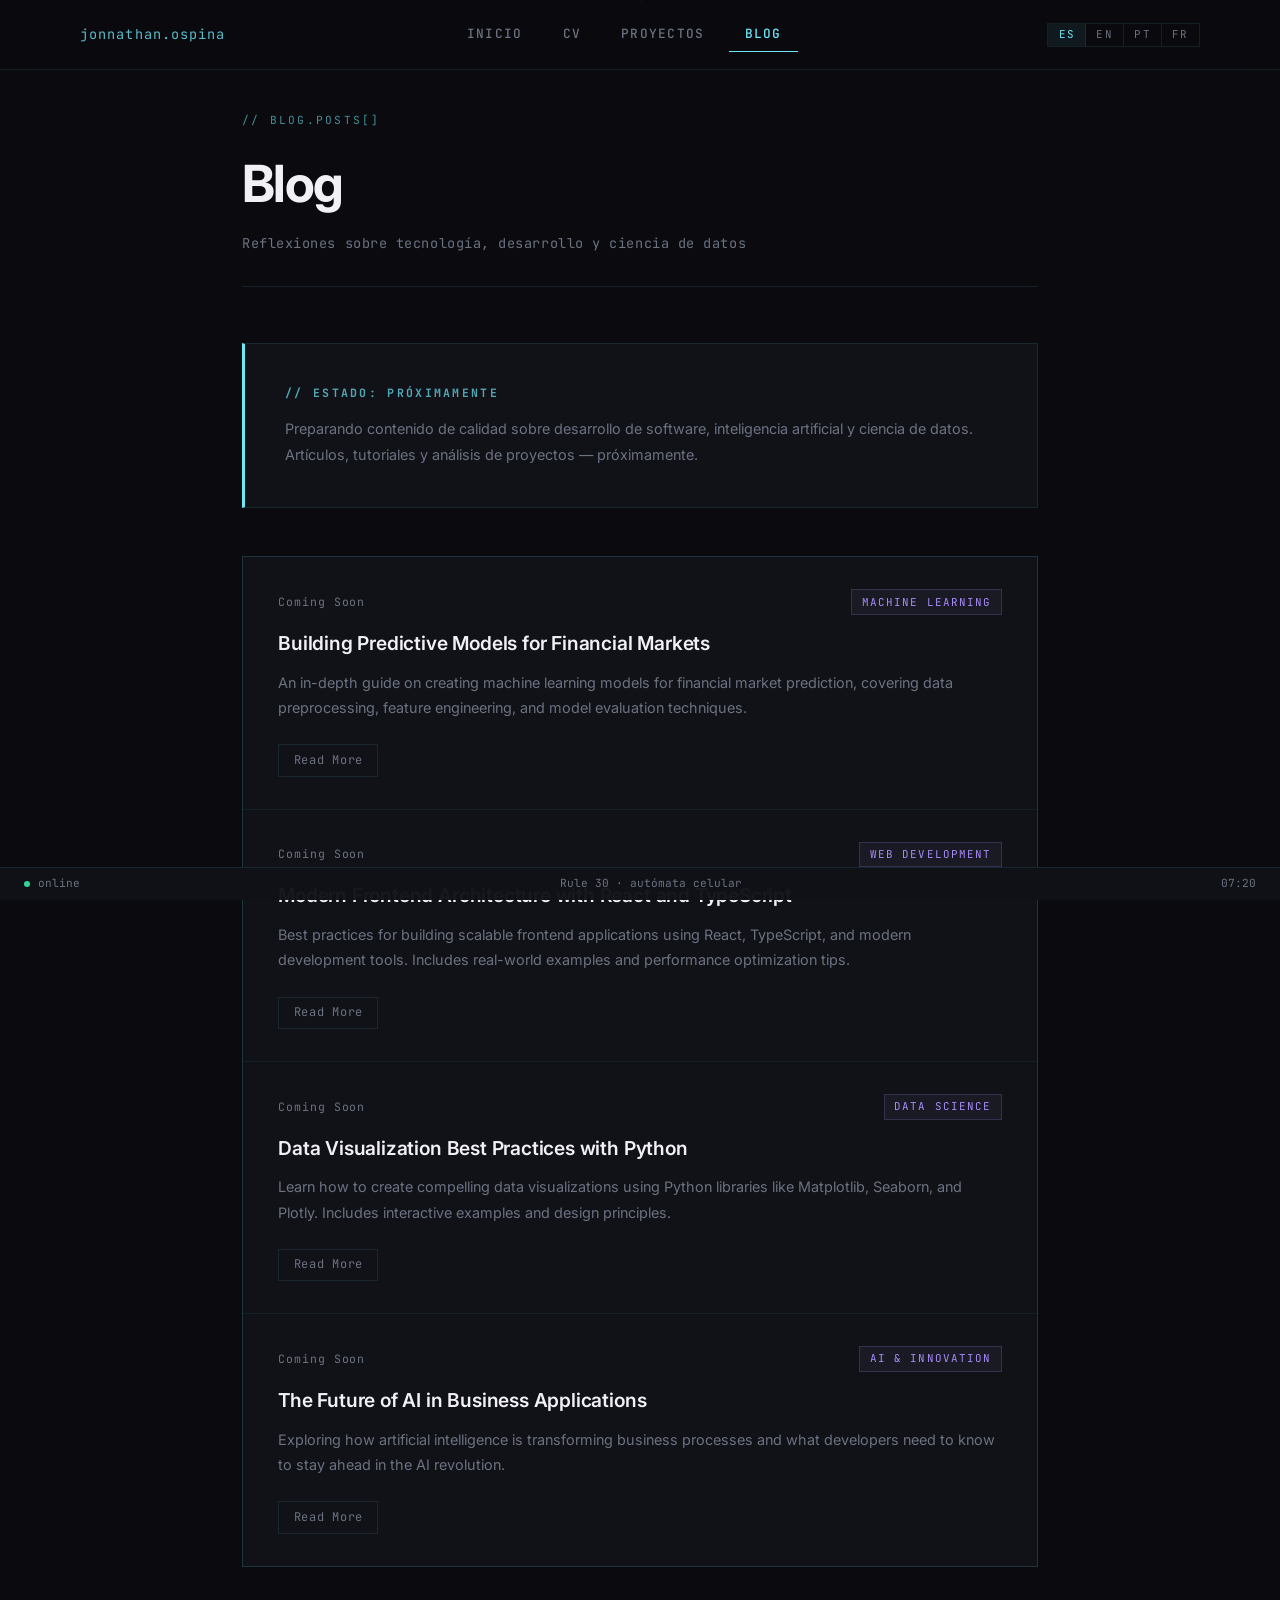
==== pages/blog.html @ d146667d "Anade SEO, JSON-LD, Open Graph, sitemap y enlaces sociales - Meta description, canonical y Open Grap" ====
<!DOCTYPE html>
<html lang="es">
<head>
    <meta charset="UTF-8">
    <meta name="viewport" content="width=device-width, initial-scale=1.0">
    <title>Blog — Jonnathan Ospina · IA y Ciencia de Datos</title>
    <meta name="description" content="Artículos sobre inteligencia artificial, LLMs, agentes y ciencia de datos, escritos desde proyectos reales.">
    <meta name="author" content="Jonnathan Ospina Montalvo">
    <meta name="theme-color" content="#0a0a0f">
    <link rel="canonical" href="https://www.jonnathanospina.com/pages/blog.html">
    <meta property="og:type" content="website">
    <meta property="og:url" content="https://www.jonnathanospina.com/pages/blog.html">
    <meta property="og:title" content="Blog — Jonnathan Ospina · IA y Ciencia de Datos">
    <meta property="og:description" content="Artículos sobre inteligencia artificial, LLMs, agentes y ciencia de datos, escritos desde proyectos reales.">
    <meta property="og:image" content="https://www.jonnathanospina.com/assets/og-image.png">
    <meta property="og:locale" content="es_ES">
    <meta name="twitter:card" content="summary_large_image">
    <link href="https://fonts.googleapis.com/css2?family=Inter:wght@300;400;500;600;700&family=JetBrains+Mono:wght@300;400&display=swap" rel="stylesheet">
    <link rel="stylesheet" href="../CSS/design-system.css">
    <style>
        /* ── MAIN CONTAINER ── */
        .main-container {
            max-width: 860px;
            margin: 0 auto;
            padding: 7rem 2rem 5rem;
            position: relative;
            z-index: 10;
        }

        /* ── COMING SOON BANNER ── */
        .coming-soon {
            padding: 2.5rem;
            background: var(--surface);
            border: 1px solid var(--border);
            margin-bottom: 3rem;
            border-left: 3px solid var(--accent);
        }
        .coming-soon h2 {
            font-family: 'JetBrains Mono', monospace;
            font-size: 0.72rem;
            color: var(--accent);
            letter-spacing: 0.2em;
            text-transform: uppercase;
            opacity: 0.7;
            margin-bottom: 0.8rem;
        }
        .coming-soon p { color: var(--muted); font-size: 0.9rem; line-height: 1.8; }

        /* ── BLOG POSTS ── */
        .blog-posts {
            display: flex;
            flex-direction: column;
            gap: 1px;
            background: var(--border);
            border: 1px solid var(--border);
        }

        .blog-post {
            background: var(--surface);
            padding: 2rem 2.2rem;
            transition: background 0.25s;
        }

        .blog-post:hover { background: var(--elevated); }

        .post-meta {
            display: flex;
            justify-content: space-between;
            align-items: center;
            margin-bottom: 1rem;
            flex-wrap: wrap;
            gap: 0.5rem;
        }
        .post-date {
            font-family: 'JetBrains Mono', monospace;
            font-size: 0.72rem;
            color: var(--muted);
            letter-spacing: 0.08em;
        }
        .post-category {
            font-family: 'JetBrains Mono', monospace;
            font-size: 0.68rem;
            color: var(--accent2);
            letter-spacing: 0.1em;
            text-transform: uppercase;
            background: var(--elevated);
            border: 1px solid rgba(167, 139, 250, 0.2);
            padding: 0.2rem 0.6rem;
        }
        .post-title {
            font-size: 1.2rem;
            font-weight: 600;
            color: var(--text);
            margin-bottom: 0.8rem;
            letter-spacing: -0.01em;
            line-height: 1.35;
        }
        .post-excerpt {
            color: var(--muted);
            font-size: 0.9rem;
            line-height: 1.75;
            margin-bottom: 1.5rem;
        }
        .read-more {
            font-family: 'JetBrains Mono', monospace;
            font-size: 0.75rem;
            color: var(--muted);
            text-decoration: none;
            border: 1px solid var(--border);
            padding: 0.35rem 0.9rem;
            display: inline-block;
            transition: all 0.2s;
            background: transparent;
            letter-spacing: 0.06em;
        }
        .read-more:hover { color: var(--accent); border-color: rgba(110, 231, 247, 0.3); }

        @media (max-width: 768px) {
            .main-container { padding: 6rem 1.2rem 4rem; }
            .post-title { font-size: 1.05rem; }
            .post-meta { flex-direction: column; align-items: flex-start; }
        }
    </style>
</head>
<body>
    <canvas id="bg-canvas"></canvas>

    <!-- Navigation -->
    <header class="nav-container">
        <nav class="navbar">
            <a href="../index.html" class="nav-logo">jonnathan.ospina</a>
            <div class="nav-links">
                <a href="../index.html" class="nav-btn" data-i18n="nav.home">Inicio</a>
                <a href="cv.html" class="nav-btn" data-i18n="nav.cv">CV</a>
                <a href="projects.html" class="nav-btn" data-i18n="nav.projects">Proyectos</a>
                <a href="blog.html" class="nav-btn active" data-i18n="nav.blog">Blog</a>
            </div>
        </nav>
    </header>

    <main class="main-container">
        <div class="page-header">
            <div class="page-header-label" data-i18n="blog.label">// blog.posts[]</div>
            <h1 data-i18n="blog.title">Blog</h1>
            <p class="subtitle" data-i18n="blog.subtitle">Thoughts on technology, development, and data science</p>
        </div>

        <div class="coming-soon">
            <h2 data-i18n="blog.soon.label">// status: incoming</h2>
            <p data-i18n="blog.soon.text">Working on quality content about software development, artificial intelligence, and data science. Articles, tutorials, and project breakdowns — coming soon.</p>
        </div>

        <div class="blog-posts">
            <article class="blog-post">
                <div class="post-meta">
                    <span class="post-date">Coming Soon</span>
                    <span class="post-category">Machine Learning</span>
                </div>
                <h2 class="post-title">Building Predictive Models for Financial Markets</h2>
                <p class="post-excerpt">An in-depth guide on creating machine learning models for financial market prediction, covering data preprocessing, feature engineering, and model evaluation techniques.</p>
                <a href="#" class="read-more">Read More</a>
            </article>

            <article class="blog-post">
                <div class="post-meta">
                    <span class="post-date">Coming Soon</span>
                    <span class="post-category">Web Development</span>
                </div>
                <h2 class="post-title">Modern Frontend Architecture with React and TypeScript</h2>
                <p class="post-excerpt">Best practices for building scalable frontend applications using React, TypeScript, and modern development tools. Includes real-world examples and performance optimization tips.</p>
                <a href="#" class="read-more">Read More</a>
            </article>

            <article class="blog-post">
                <div class="post-meta">
                    <span class="post-date">Coming Soon</span>
                    <span class="post-category">Data Science</span>
                </div>
                <h2 class="post-title">Data Visualization Best Practices with Python</h2>
                <p class="post-excerpt">Learn how to create compelling data visualizations using Python libraries like Matplotlib, Seaborn, and Plotly. Includes interactive examples and design principles.</p>
                <a href="#" class="read-more">Read More</a>
            </article>

            <article class="blog-post">
                <div class="post-meta">
                    <span class="post-date">Coming Soon</span>
                    <span class="post-category">AI & Innovation</span>
                </div>
                <h2 class="post-title">The Future of AI in Business Applications</h2>
                <p class="post-excerpt">Exploring how artificial intelligence is transforming business processes and what developers need to know to stay ahead in the AI revolution.</p>
                <a href="#" class="read-more">Read More</a>
            </article>
        </div>
    </main>

    <!-- Status Bar -->
    <div class="status-bar">
        <div class="status-item">
            <div class="status-dot"></div>
            <span>online</span>
        </div>
        <div class="status-item">
            <span>Rule 30 · autómata celular</span>
        </div>
        <div class="status-item">
            <span id="current-time"></span>
        </div>
    </div>

    <!-- Analytics: crea la cuenta en https://www.goatcounter.com con el código "jonnathanospina" y descomenta -->
    <!-- <script data-goatcounter="https://jonnathanospina.goatcounter.com/count" async src="//gc.zgo.at/count.js"></script> -->
    <script src="../JS/i18n.js"></script>
    <script>
    /* ── Autómata Rule 30 (fondo sutil) ── */
    (function(){
        const canvas=document.getElementById('bg-canvas');
        const ctx=canvas.getContext('2d');
        let W,H,cols,rows,grid=[],row=0;
        const CELL=5,RULE=30;
        function result(l,c,r){return(RULE>>((l<<2)|(c<<1)|r))&1;}
        function init(){
            canvas.width=window.innerWidth;canvas.height=window.innerHeight;
            W=canvas.width;H=canvas.height;
            cols=Math.floor(W/CELL);rows=Math.floor(H/CELL);
            ctx.fillStyle='#0a0a0f';ctx.fillRect(0,0,W,H);
            grid=new Array(cols).fill(0);grid[Math.floor(cols/2)]=1;row=0;
        }
        function step(){
            if(row>=rows){ctx.fillStyle='rgba(10,10,15,0.06)';ctx.fillRect(0,0,W,H);grid=new Array(cols).fill(0);grid[Math.floor(cols/2)]=1;row=0;return;}
            const next=new Array(cols).fill(0);
            const y=row*CELL;
            for(let i=0;i<cols;i++){
                const l=grid[(i-1+cols)%cols],c=grid[i],r=grid[(i+1)%cols];
                next[i]=result(l,c,r);
                if(grid[i]===1){
                    const p=row/rows;
                    const rv=Math.round(110+(167-110)*p),gv=Math.round(231+(139-231)*p);
                    ctx.fillStyle=`rgba(${rv},${gv},247,0.18)`;
                    ctx.fillRect(i*CELL,y,CELL-0.5,CELL-0.5);
                }
            }
            grid=next;row++;
        }
        let last=0;
        function frame(ts){if(ts-last>22){step();last=ts;}requestAnimationFrame(frame);}
        window.addEventListener('resize',init);init();requestAnimationFrame(frame);
    })();
    function updateTime(){const el=document.getElementById('current-time');if(el)el.textContent=new Date().toLocaleTimeString('es-ES',{hour12:false,hour:'2-digit',minute:'2-digit'});}
    updateTime();setInterval(updateTime,60000);
    </script>
</body>
</html>
---- CSS/design-system.css ----
/* ═══════════════════════════════════════════════════════════════════
   DESIGN SYSTEM — Jonnathan Ospina Portfolio
   Single source of truth for all shared styles across pages.
   Page-specific rules live in each HTML file's <style> block.
   ═══════════════════════════════════════════════════════════════════ */

/* ── TOKENS ── */
:root {
    --bg:       #0a0a0f;
    --surface:  #111118;
    --elevated: #1a1a24;
    --accent:   #6ee7f7;
    --accent2:  #a78bfa;
    --text:     #f0f0f5;
    --muted:    #6b7280;
    --border:   rgba(110, 231, 247, 0.1);
}

/* ── RESET ── */
*, *::before, *::after {
    margin: 0;
    padding: 0;
    box-sizing: border-box;
}

/* ── BASE ── */
body {
    font-family: 'Inter', sans-serif;
    background: var(--bg);
    color: var(--text);
    overflow-x: hidden;
    line-height: 1.6;
}

/* ── BACKGROUND CANVAS (shared by subpages) ── */
#bg-canvas {
    position: fixed;
    inset: 0;
    width: 100%;
    height: 100%;
    z-index: 0;
    pointer-events: none;
}

/* ── NAVIGATION ── */
.nav-container {
    position: fixed;
    top: 0; left: 0; right: 0;
    z-index: 200;
    background: rgba(10, 10, 15, 0.85);
    backdrop-filter: blur(16px);
    border-bottom: 1px solid var(--border);
}

.navbar {
    display: flex;
    justify-content: space-between;
    align-items: center;
    padding: 1.1rem 2.5rem;
    max-width: 1200px;
    margin: 0 auto;
}

.nav-logo {
    font-family: 'JetBrains Mono', monospace;
    font-size: 0.85rem;
    color: var(--accent);
    letter-spacing: 0.08em;
    text-decoration: none;
    opacity: 0.8;
}

.nav-links {
    display: flex;
    gap: 0.5rem;
}

.nav-btn {
    background: transparent;
    border: none;
    border-bottom: 1px solid transparent;
    color: var(--muted);
    padding: 0.4rem 1rem;
    text-decoration: none;
    font-size: 0.8rem;
    font-weight: 500;
    font-family: 'JetBrains Mono', monospace;
    letter-spacing: 0.1em;
    text-transform: uppercase;
    transition: all 0.2s ease;
}

.nav-btn:hover {
    color: var(--text);
    border-bottom-color: var(--accent);
}

.nav-btn.active {
    color: var(--accent);
    border-bottom-color: var(--accent);
}

/* ── LANG SWITCHER ── */
.lang-switcher {
    display: flex;
    gap: 0;
    margin-left: 1.5rem;
    border: 1px solid var(--border);
}

.lang-btn {
    background: transparent;
    border: none;
    border-right: 1px solid var(--border);
    color: var(--muted);
    padding: 0.35rem 0.65rem;
    font-size: 0.68rem;
    font-family: 'JetBrains Mono', monospace;
    letter-spacing: 0.1em;
    cursor: pointer;
    transition: color 0.2s, background 0.2s;
    line-height: 1;
}

.lang-btn:last-child { border-right: none; }

.lang-btn:hover { color: var(--text); background: var(--surface); }

.lang-btn.active {
    color: var(--accent);
    background: rgba(110, 231, 247, 0.07);
}

/* ── BUTTONS ── */
.btn-primary {
    padding: 0.75rem 2rem;
    background: transparent;
    border: 1px solid var(--accent);
    color: var(--accent);
    font-family: 'JetBrains Mono', monospace;
    font-size: 0.78rem;
    letter-spacing: 0.12em;
    text-transform: uppercase;
    text-decoration: none;
    transition: all 0.25s ease;
    display: inline-block;
}

.btn-primary:hover {
    background: rgba(110, 231, 247, 0.08);
    box-shadow: 0 0 28px rgba(110, 231, 247, 0.15);
}

.btn-ghost {
    padding: 0.75rem 2rem;
    background: transparent;
    border: 1px solid var(--border);
    color: var(--muted);
    font-family: 'JetBrains Mono', monospace;
    font-size: 0.78rem;
    letter-spacing: 0.12em;
    text-transform: uppercase;
    text-decoration: none;
    transition: all 0.25s ease;
    display: inline-block;
}

.btn-ghost:hover {
    border-color: var(--muted);
    color: var(--text);
}

/* ── PAGE HEADER (subpages) ── */
.page-header {
    margin-bottom: 3.5rem;
    padding-bottom: 2rem;
    border-bottom: 1px solid var(--border);
}

.page-header-label {
    font-family: 'JetBrains Mono', monospace;
    font-size: 0.7rem;
    color: var(--accent);
    letter-spacing: 0.2em;
    text-transform: uppercase;
    opacity: 0.6;
    margin-bottom: 0.8rem;
}

.page-header h1 {
    font-size: clamp(2rem, 5vw, 3.2rem);
    font-weight: 700;
    letter-spacing: -0.03em;
    color: var(--text);
    margin-bottom: 0.5rem;
}

.page-header .subtitle {
    font-family: 'JetBrains Mono', monospace;
    font-size: 0.85rem;
    color: var(--muted);
    letter-spacing: 0.04em;
}

/* ── STATUS BAR ── */
.status-bar {
    position: fixed;
    bottom: 0; left: 0; right: 0;
    background: rgba(17, 17, 24, 0.97);
    border-top: 1px solid var(--border);
    padding: 0.45rem 1.5rem;
    font-size: 0.7rem;
    font-family: 'JetBrains Mono', monospace;
    z-index: 1000;
    display: flex;
    justify-content: space-between;
    align-items: center;
    color: var(--muted);
}

.status-item {
    display: flex;
    align-items: center;
    gap: 0.5rem;
}

.status-dot {
    width: 6px;
    height: 6px;
    background: #34d399;
    border-radius: 50%;
    animation: pulse 2.5s infinite;
}

@keyframes pulse {
    0%, 100% { opacity: 1; transform: scale(1); }
    50%       { opacity: 0.5; transform: scale(1.3); }
}

/* ── FOOTER ── */
.footer {
    background: var(--surface);
    border-top: 1px solid var(--border);
    text-align: center;
    padding: 2.5rem 2rem 4rem;
    color: var(--muted);
    position: relative;
    z-index: 10;
}

.footer a {
    color: var(--text);
    text-decoration: none;
    transition: color 0.2s;
}

.footer a:hover { color: var(--accent); }

.footer-mono {
    font-family: 'JetBrains Mono', monospace;
    font-size: 0.75rem;
    margin-top: 0.8rem;
    opacity: 0.4;
    letter-spacing: 0.06em;
}

/* ── CARD ACCENT BAR (shared hover effect) ── */
.skill-card,
.experience-item,
.education-item,
.project-card,
.blog-post {
    position: relative;
    overflow: hidden;
}

.skill-card::before,
.experience-item::before,
.education-item::before,
.project-card::before,
.blog-post::before {
    content: '';
    position: absolute;
    top: 0; left: 0;
    width: 3px;
    height: 0;
    transition: height 0.3s ease;
}

.skill-card::before   { background: var(--accent); }
.experience-item::before,
.education-item::before { background: var(--accent); }
.project-card::before { background: var(--accent2); }
.blog-post::before    { background: var(--accent2); }

.skill-card:hover::before,
.experience-item:hover::before,
.education-item:hover::before,
.project-card:hover::before,
.blog-post:hover::before { height: 100%; }

/* ── RESPONSIVE ── */
@media (max-width: 768px) {
    .navbar { padding: 1rem 1.5rem; }
    .nav-logo { display: none; }
}
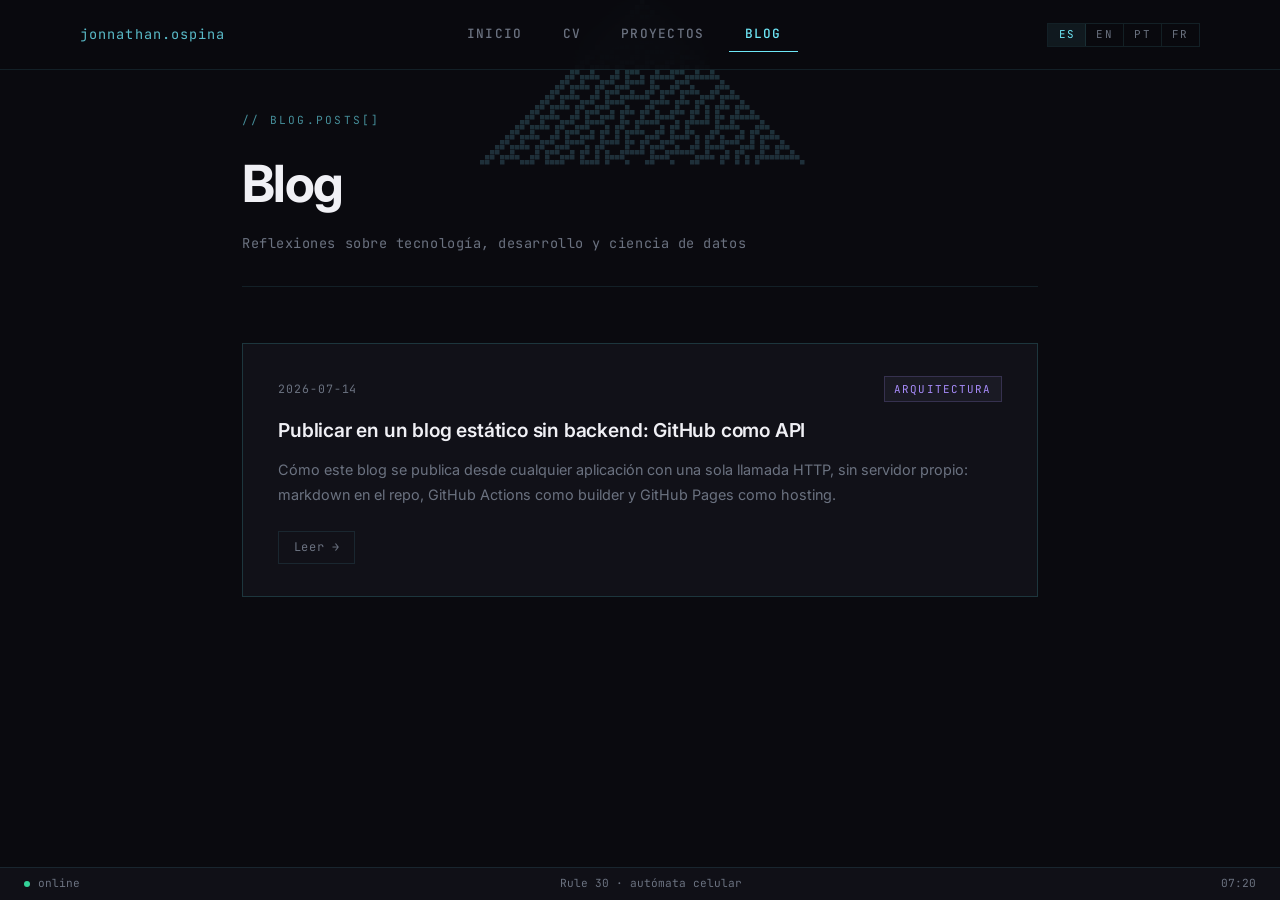
==== commit 7ae61f87: "Blog como pipeline estatico y CV PDF autogenerado - blog/posts/*.md -> HTML via scripts/build_blog.p" ====
--- a/pages/blog.html
+++ b/pages/blog.html
@@ -145,51 +145,18 @@
             <p class="subtitle" data-i18n="blog.subtitle">Thoughts on technology, development, and data science</p>
         </div>
 
-        <div class="coming-soon">
-            <h2 data-i18n="blog.soon.label">// status: incoming</h2>
-            <p data-i18n="blog.soon.text">Working on quality content about software development, artificial intelligence, and data science. Articles, tutorials, and project breakdowns — coming soon.</p>
-        </div>
-
         <div class="blog-posts">
+            <!-- POSTS:START -->
             <article class="blog-post">
                 <div class="post-meta">
-                    <span class="post-date">Coming Soon</span>
-                    <span class="post-category">Machine Learning</span>
+                    <span class="post-date">2026-07-14</span>
+                    <span class="post-category">Arquitectura</span>
                 </div>
-                <h2 class="post-title">Building Predictive Models for Financial Markets</h2>
-                <p class="post-excerpt">An in-depth guide on creating machine learning models for financial market prediction, covering data preprocessing, feature engineering, and model evaluation techniques.</p>
-                <a href="#" class="read-more">Read More</a>
+                <h2 class="post-title">Publicar en un blog estático sin backend: GitHub como API</h2>
+                <p class="post-excerpt">Cómo este blog se publica desde cualquier aplicación con una sola llamada HTTP, sin servidor propio: markdown en el repo, GitHub Actions como builder y GitHub Pages como hosting.</p>
+                <a href="blog/publicar-sin-backend.html" class="read-more">Leer &rarr;</a>
             </article>
-
-            <article class="blog-post">
-                <div class="post-meta">
-                    <span class="post-date">Coming Soon</span>
-                    <span class="post-category">Web Development</span>
-                </div>
-                <h2 class="post-title">Modern Frontend Architecture with React and TypeScript</h2>
-                <p class="post-excerpt">Best practices for building scalable frontend applications using React, TypeScript, and modern development tools. Includes real-world examples and performance optimization tips.</p>
-                <a href="#" class="read-more">Read More</a>
-            </article>
-
-            <article class="blog-post">
-                <div class="post-meta">
-                    <span class="post-date">Coming Soon</span>
-                    <span class="post-category">Data Science</span>
-                </div>
-                <h2 class="post-title">Data Visualization Best Practices with Python</h2>
-                <p class="post-excerpt">Learn how to create compelling data visualizations using Python libraries like Matplotlib, Seaborn, and Plotly. Includes interactive examples and design principles.</p>
-                <a href="#" class="read-more">Read More</a>
-            </article>
-
-            <article class="blog-post">
-                <div class="post-meta">
-                    <span class="post-date">Coming Soon</span>
-                    <span class="post-category">AI & Innovation</span>
-                </div>
-                <h2 class="post-title">The Future of AI in Business Applications</h2>
-                <p class="post-excerpt">Exploring how artificial intelligence is transforming business processes and what developers need to know to stay ahead in the AI revolution.</p>
-                <a href="#" class="read-more">Read More</a>
-            </article>
+<!-- POSTS:END -->
         </div>
     </main>
 
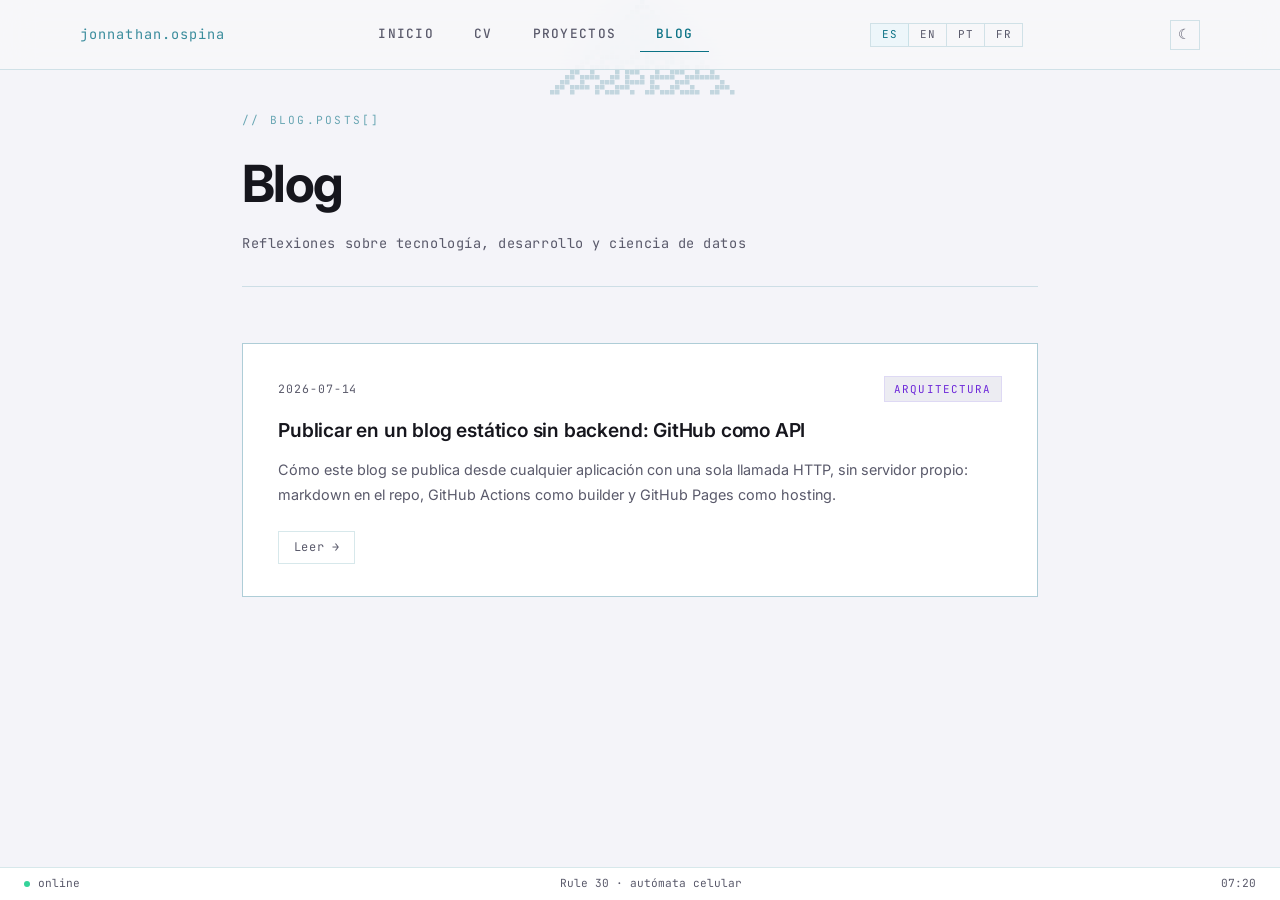
==== commit 2db4cc35: "Tema claro/oscuro y pie de procedencia en el CV PDF - Tokens de tema claro en design-system.css con " ====
--- a/pages/blog.html
+++ b/pages/blog.html
@@ -7,6 +7,7 @@
     <meta name="description" content="Artículos sobre inteligencia artificial, LLMs, agentes y ciencia de datos, escritos desde proyectos reales.">
     <meta name="author" content="Jonnathan Ospina Montalvo">
     <meta name="theme-color" content="#0a0a0f">
+    <script>(function(){try{var t=localStorage.getItem('theme')||(matchMedia('(prefers-color-scheme: light)').matches?'light':'dark');document.documentElement.setAttribute('data-theme',t);}catch(e){}})();</script>
     <link rel="canonical" href="https://www.jonnathanospina.com/pages/blog.html">
     <meta property="og:type" content="website">
     <meta property="og:url" content="https://www.jonnathanospina.com/pages/blog.html">
@@ -177,6 +178,7 @@
     <!-- Analytics: crea la cuenta en https://www.goatcounter.com con el código "jonnathanospina" y descomenta -->
     <!-- <script data-goatcounter="https://jonnathanospina.goatcounter.com/count" async src="//gc.zgo.at/count.js"></script> -->
     <script src="../JS/i18n.js"></script>
+    <script src="../JS/theme.js"></script>
     <script>
     /* ── Autómata Rule 30 (fondo sutil) ── */
     (function(){
--- a/CSS/design-system.css
+++ b/CSS/design-system.css
@@ -13,8 +13,48 @@
     --accent2:  #a78bfa;
     --text:     #f0f0f5;
     --muted:    #6b7280;
+    --text-soft: #c7c7d4;
     --border:   rgba(110, 231, 247, 0.1);
 }
+
+/* ── TEMA CLARO ── */
+:root[data-theme="light"] {
+    --bg:       #f7f7fa;
+    --surface:  #ffffff;
+    --elevated: #ececf2;
+    --accent:   #0b7285;
+    --accent2:  #6d28d9;
+    --text:     #16161d;
+    --muted:    #5a5a6b;
+    --text-soft: #3c3c48;
+    --border:   rgba(11, 114, 133, 0.16);
+}
+
+/* Fondos con color fijo que no usan tokens */
+:root[data-theme="light"] .nav-container { background: rgba(247, 247, 250, 0.85); }
+:root[data-theme="light"] .status-bar    { background: rgba(255, 255, 255, 0.97); }
+
+/* Los canvas pintan sobre #0a0a0f: en claro se invierten conservando el tono */
+:root[data-theme="light"] #bg-canvas,
+:root[data-theme="light"] #hyperbolic-canvas {
+    filter: invert(1) hue-rotate(180deg);
+}
+
+/* ── THEME TOGGLE ── */
+.theme-btn {
+    margin-left: 0.6rem;
+    background: transparent;
+    border: 1px solid var(--border);
+    color: var(--muted);
+    width: 1.9rem;
+    height: 1.9rem;
+    font-size: 0.85rem;
+    cursor: pointer;
+    line-height: 1;
+    transition: color 0.2s, border-color 0.2s;
+}
+
+.theme-btn:hover { color: var(--accent); border-color: var(--accent); }
 
 /* ── RESET ── */
 *, *::before, *::after {
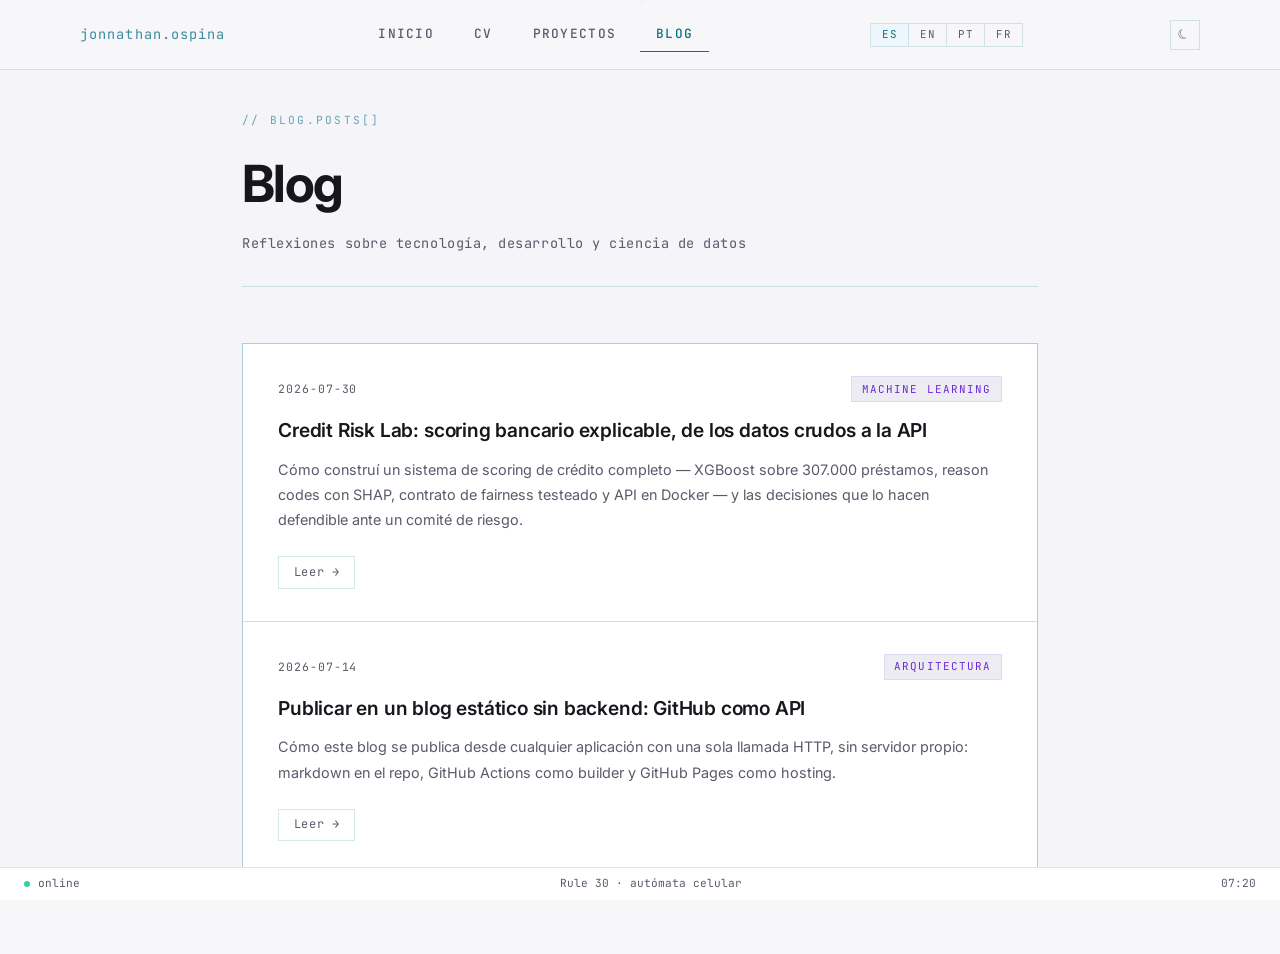
==== commit 29a8546b: "Anade Credit Risk Lab: card destacada en proyectos y articulo del blog La card ocupa la posicion 01 " ====
--- a/pages/blog.html
+++ b/pages/blog.html
@@ -150,6 +150,16 @@
             <!-- POSTS:START -->
             <article class="blog-post">
                 <div class="post-meta">
+                    <span class="post-date">2026-07-30</span>
+                    <span class="post-category">Machine Learning</span>
+                </div>
+                <h2 class="post-title">Credit Risk Lab: scoring bancario explicable, de los datos crudos a la API</h2>
+                <p class="post-excerpt">Cómo construí un sistema de scoring de crédito completo — XGBoost sobre 307.000 préstamos, reason codes con SHAP, contrato de fairness testeado y API en Docker — y las decisiones que lo hacen defendible ante un comité de riesgo.</p>
+                <a href="blog/credit-risk-lab.html" class="read-more">Leer &rarr;</a>
+            </article>
+
+            <article class="blog-post">
+                <div class="post-meta">
                     <span class="post-date">2026-07-14</span>
                     <span class="post-category">Arquitectura</span>
                 </div>
--- a/CSS/design-system.css
+++ b/CSS/design-system.css
@@ -56,6 +56,9 @@
 
 .theme-btn:hover { color: var(--accent); border-color: var(--accent); }
 
+.theme-btn .icon { display: inline-block; }
+.theme-btn .icon.moon { transform: rotate(-25deg); }
+
 /* ── RESET ── */
 *, *::before, *::after {
     margin: 0;
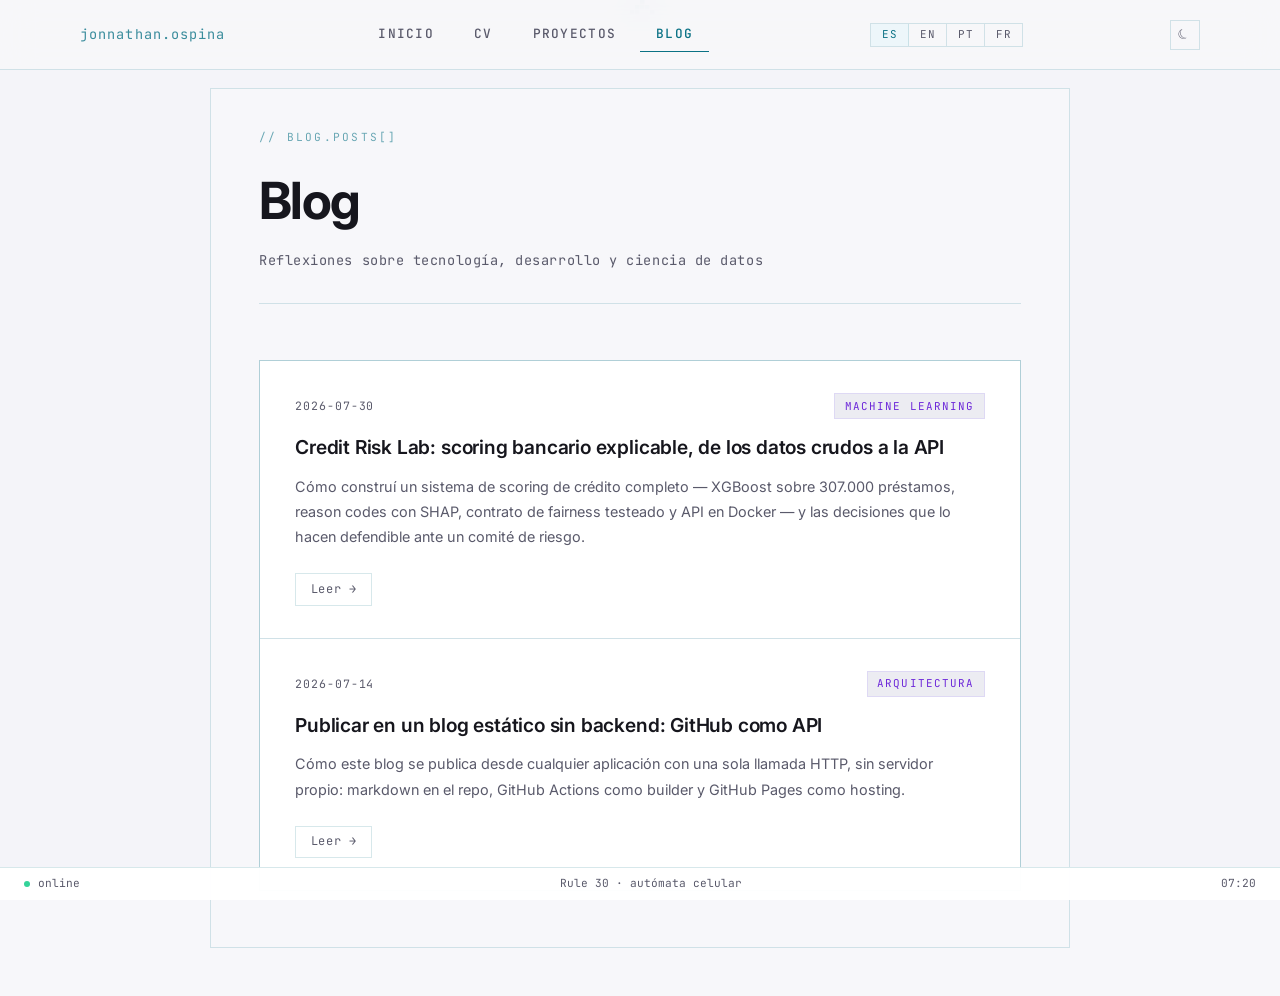
==== commit 03c88255: "Retira dos proyectos y anade lienzo de lectura al blog Fuera andalucia-quickdata y Flujos de Movilid" ====
--- a/pages/blog.html
+++ b/pages/blog.html
@@ -20,12 +20,15 @@
     <link rel="stylesheet" href="../CSS/design-system.css">
     <style>
         /* ── MAIN CONTAINER ── */
+        /* Lienzo sólido entre la animación del canvas y el texto (legibilidad) */
         .main-container {
             max-width: 860px;
-            margin: 0 auto;
-            padding: 7rem 2rem 5rem;
+            margin: 5.5rem auto 3rem;
+            padding: 2.5rem 3rem 3.5rem;
             position: relative;
             z-index: 10;
+            background: var(--bg);
+            border: 1px solid var(--border);
         }
 
         /* ── COMING SOON BANNER ── */
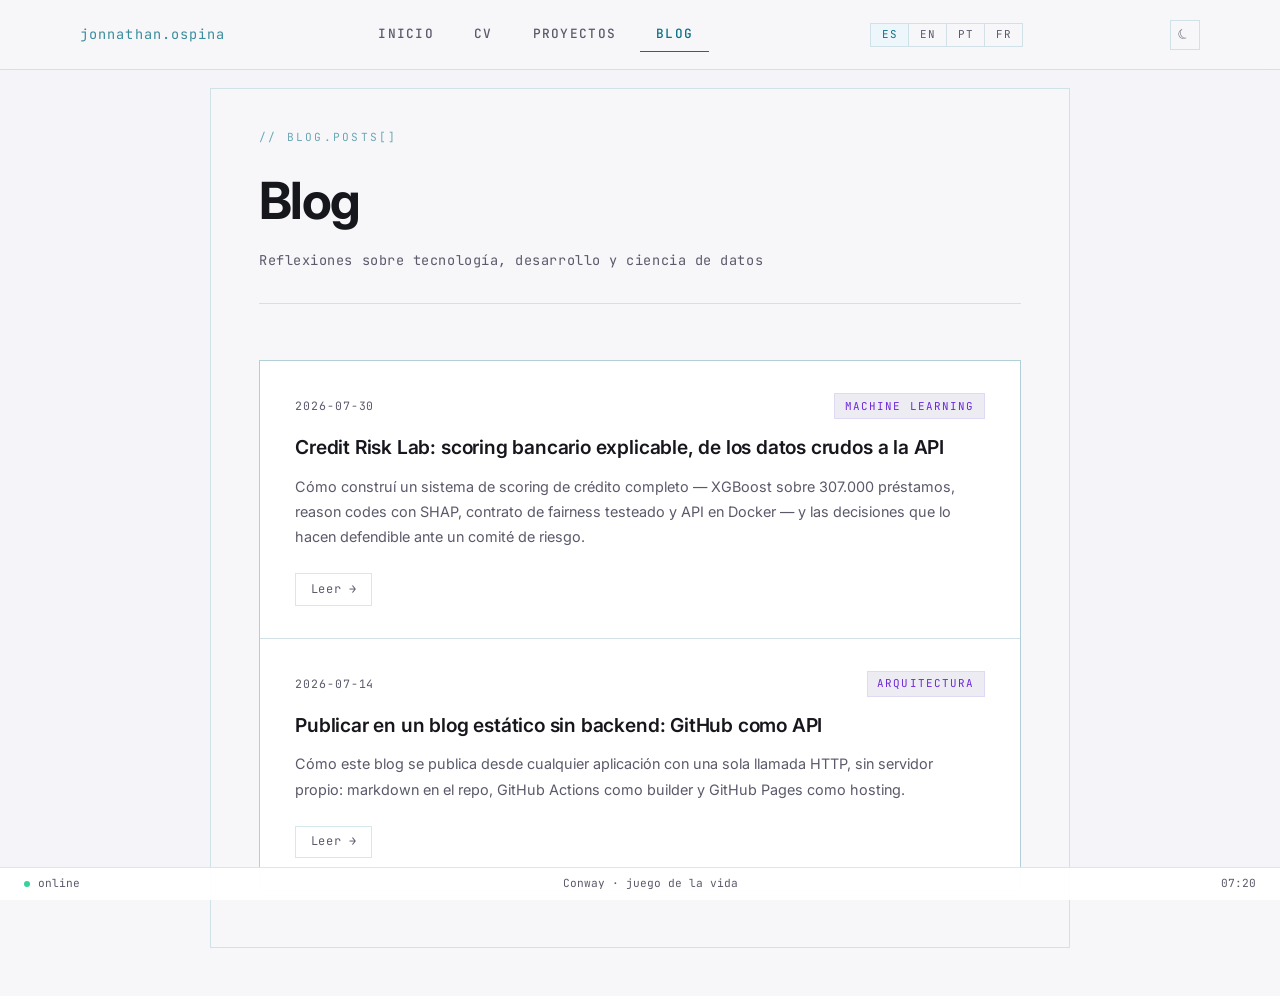
==== commit 9df6327e: "Blog: el fondo pasa de Rule 30 al Juego de la Vida de Conway Mundo toroidal, siembra aleatoria al 14" ====
--- a/pages/blog.html
+++ b/pages/blog.html
@@ -181,7 +181,7 @@
             <span>online</span>
         </div>
         <div class="status-item">
-            <span>Rule 30 · autómata celular</span>
+            <span>Conway · juego de la vida</span>
         </div>
         <div class="status-item">
             <span id="current-time"></span>
@@ -193,38 +193,56 @@
     <script src="../JS/i18n.js"></script>
     <script src="../JS/theme.js"></script>
     <script>
-    /* ── Autómata Rule 30 (fondo sutil) ── */
+    /* ── Juego de la Vida de Conway (fondo sutil) ── */
     (function(){
         const canvas=document.getElementById('bg-canvas');
         const ctx=canvas.getContext('2d');
-        let W,H,cols,rows,grid=[],row=0;
-        const CELL=5,RULE=30;
-        function result(l,c,r){return(RULE>>((l<<2)|(c<<1)|r))&1;}
+        let W,H,cols,rows,grid,gen=0;
+        const CELL=6,DENSITY=0.14,RESEED_EVERY=500;
+        function seed(){
+            grid=new Uint8Array(cols*rows);
+            for(let i=0;i<grid.length;i++) grid[i]=Math.random()<DENSITY?1:0;
+            gen=0;
+        }
         function init(){
             canvas.width=window.innerWidth;canvas.height=window.innerHeight;
             W=canvas.width;H=canvas.height;
             cols=Math.floor(W/CELL);rows=Math.floor(H/CELL);
             ctx.fillStyle='#0a0a0f';ctx.fillRect(0,0,W,H);
-            grid=new Array(cols).fill(0);grid[Math.floor(cols/2)]=1;row=0;
+            seed();
         }
         function step(){
-            if(row>=rows){ctx.fillStyle='rgba(10,10,15,0.06)';ctx.fillRect(0,0,W,H);grid=new Array(cols).fill(0);grid[Math.floor(cols/2)]=1;row=0;return;}
-            const next=new Array(cols).fill(0);
-            const y=row*CELL;
-            for(let i=0;i<cols;i++){
-                const l=grid[(i-1+cols)%cols],c=grid[i],r=grid[(i+1)%cols];
-                next[i]=result(l,c,r);
-                if(grid[i]===1){
-                    const p=row/rows;
-                    const rv=Math.round(110+(167-110)*p),gv=Math.round(231+(139-231)*p);
-                    ctx.fillStyle=`rgba(${rv},${gv},247,0.18)`;
-                    ctx.fillRect(i*CELL,y,CELL-0.5,CELL-0.5);
+            const next=new Uint8Array(cols*rows);
+            let alive=0;
+            for(let y=0;y<rows;y++){
+                const yu=((y-1+rows)%rows)*cols, yc=y*cols, yd=((y+1)%rows)*cols;
+                for(let x=0;x<cols;x++){
+                    const xl=(x-1+cols)%cols, xr=(x+1)%cols;
+                    const n=grid[yu+xl]+grid[yu+x]+grid[yu+xr]
+                           +grid[yc+xl]           +grid[yc+xr]
+                           +grid[yd+xl]+grid[yd+x]+grid[yd+xr];
+                    const cell=grid[yc+x];
+                    next[yc+x]=(cell===1&&(n===2||n===3))||(cell===0&&n===3)?1:0;
+                    alive+=next[yc+x];
                 }
             }
-            grid=next;row++;
+            grid=next;gen++;
+            // Re-siembra cuando el mundo se estanca o se vacía
+            if(gen>=RESEED_EVERY||alive<cols*rows*0.01) seed();
+        }
+        function draw(){
+            ctx.fillStyle='rgba(10,10,15,0.32)';ctx.fillRect(0,0,W,H);
+            for(let y=0;y<rows;y++){
+                const p=y/rows;
+                const rv=Math.round(110+(167-110)*p),gv=Math.round(231+(139-231)*p);
+                ctx.fillStyle=`rgba(${rv},${gv},247,0.16)`;
+                for(let x=0;x<cols;x++){
+                    if(grid[y*cols+x]) ctx.fillRect(x*CELL,y*CELL,CELL-1,CELL-1);
+                }
+            }
         }
         let last=0;
-        function frame(ts){if(ts-last>22){step();last=ts;}requestAnimationFrame(frame);}
+        function frame(ts){if(ts-last>120){step();draw();last=ts;}requestAnimationFrame(frame);}
         window.addEventListener('resize',init);init();requestAnimationFrame(frame);
     })();
     function updateTime(){const el=document.getElementById('current-time');if(el)el.textContent=new Date().toLocaleTimeString('es-ES',{hour12:false,hour:'2-digit',minute:'2-digit'});}
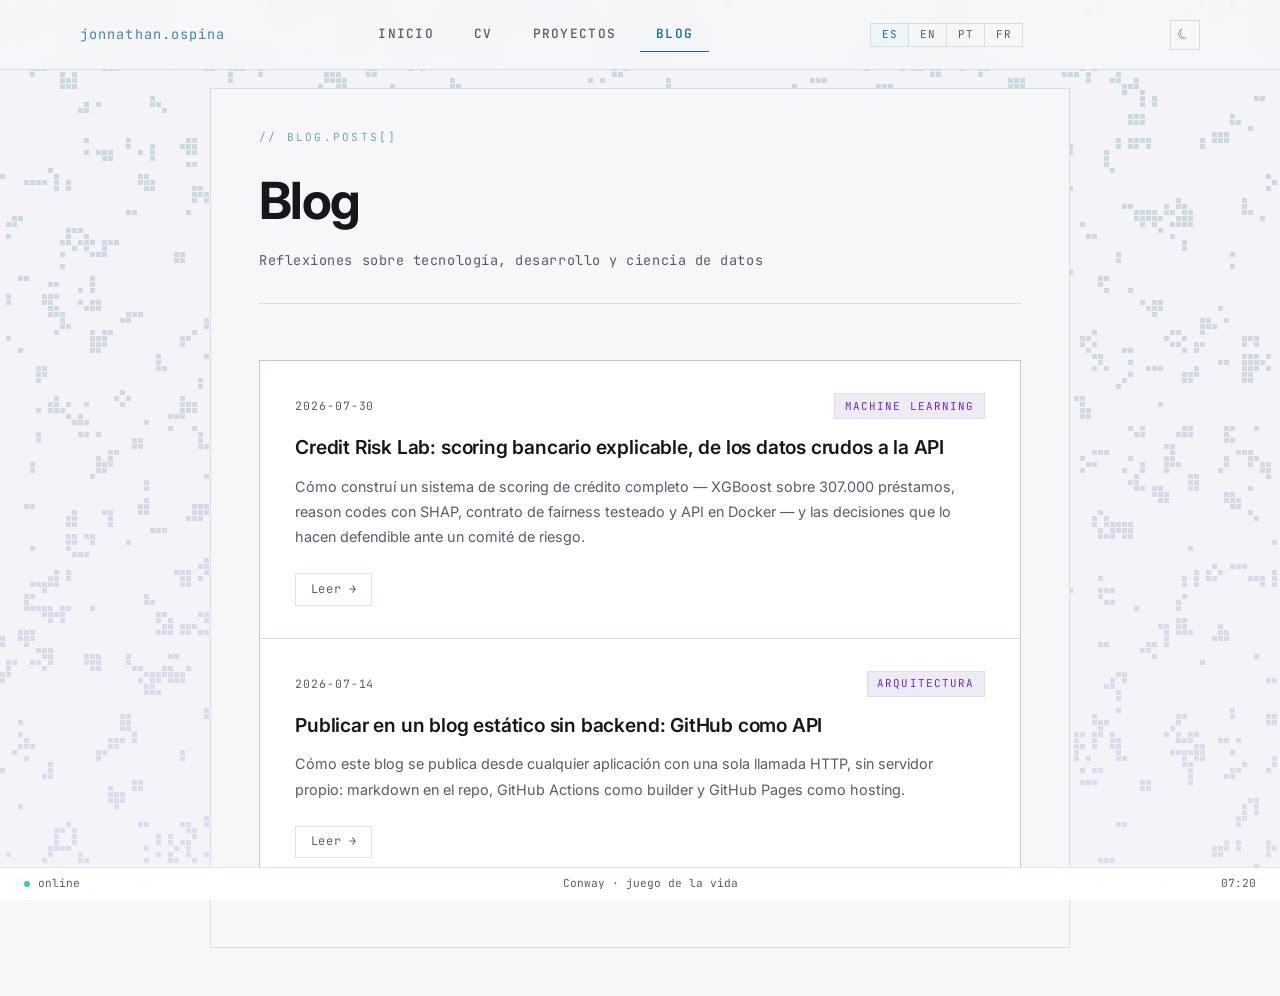
==== commit adb5e531: "Blog multilenguaje: titulos y descripciones de posts traducibles El build genera JS/blog-i18n.js des" ====
--- a/pages/blog.html
+++ b/pages/blog.html
@@ -156,9 +156,9 @@
                     <span class="post-date">2026-07-30</span>
                     <span class="post-category">Machine Learning</span>
                 </div>
-                <h2 class="post-title">Credit Risk Lab: scoring bancario explicable, de los datos crudos a la API</h2>
-                <p class="post-excerpt">Cómo construí un sistema de scoring de crédito completo — XGBoost sobre 307.000 préstamos, reason codes con SHAP, contrato de fairness testeado y API en Docker — y las decisiones que lo hacen defendible ante un comité de riesgo.</p>
-                <a href="blog/credit-risk-lab.html" class="read-more">Leer &rarr;</a>
+                <h2 class="post-title" data-i18n="blog.post.credit-risk-lab.title">Credit Risk Lab: scoring bancario explicable, de los datos crudos a la API</h2>
+                <p class="post-excerpt" data-i18n="blog.post.credit-risk-lab.desc">Cómo construí un sistema de scoring de crédito completo — XGBoost sobre 307.000 préstamos, reason codes con SHAP, contrato de fairness testeado y API en Docker — y las decisiones que lo hacen defendible ante un comité de riesgo.</p>
+                <a href="blog/credit-risk-lab.html" class="read-more" data-i18n="blog.readmore">Leer &rarr;</a>
             </article>
 
             <article class="blog-post">
@@ -166,9 +166,9 @@
                     <span class="post-date">2026-07-14</span>
                     <span class="post-category">Arquitectura</span>
                 </div>
-                <h2 class="post-title">Publicar en un blog estático sin backend: GitHub como API</h2>
-                <p class="post-excerpt">Cómo este blog se publica desde cualquier aplicación con una sola llamada HTTP, sin servidor propio: markdown en el repo, GitHub Actions como builder y GitHub Pages como hosting.</p>
-                <a href="blog/publicar-sin-backend.html" class="read-more">Leer &rarr;</a>
+                <h2 class="post-title" data-i18n="blog.post.publicar-sin-backend.title">Publicar en un blog estático sin backend: GitHub como API</h2>
+                <p class="post-excerpt" data-i18n="blog.post.publicar-sin-backend.desc">Cómo este blog se publica desde cualquier aplicación con una sola llamada HTTP, sin servidor propio: markdown en el repo, GitHub Actions como builder y GitHub Pages como hosting.</p>
+                <a href="blog/publicar-sin-backend.html" class="read-more" data-i18n="blog.readmore">Leer &rarr;</a>
             </article>
 <!-- POSTS:END -->
         </div>
@@ -191,6 +191,7 @@
     <!-- Analytics: crea la cuenta en https://www.goatcounter.com con el código "jonnathanospina" y descomenta -->
     <!-- <script data-goatcounter="https://jonnathanospina.goatcounter.com/count" async src="//gc.zgo.at/count.js"></script> -->
     <script src="../JS/i18n.js"></script>
+    <script src="../JS/blog-i18n.js"></script>
     <script src="../JS/theme.js"></script>
     <script>
     /* ── Juego de la Vida de Conway (fondo sutil) ── */
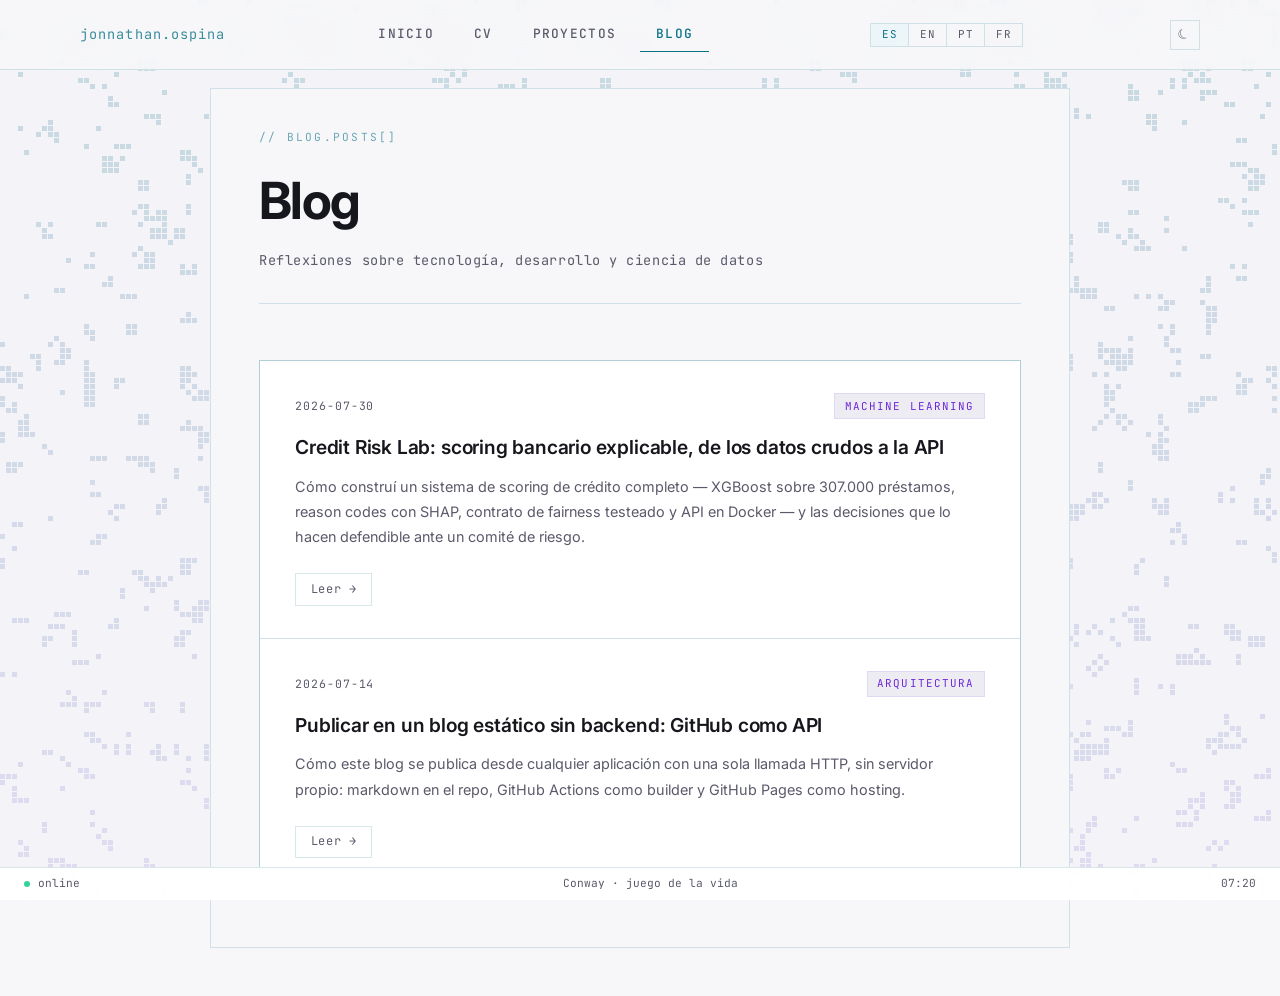
==== commit 056351c7: "Blog: cuerpos de los posts en 4 idiomas y barra de estado traducible El markdown soporta secciones <" ====
--- a/pages/blog.html
+++ b/pages/blog.html
@@ -181,7 +181,7 @@
             <span>online</span>
         </div>
         <div class="status-item">
-            <span>Conway · juego de la vida</span>
+            <span data-i18n="status.conway">Conway · juego de la vida</span>
         </div>
         <div class="status-item">
             <span id="current-time"></span>
